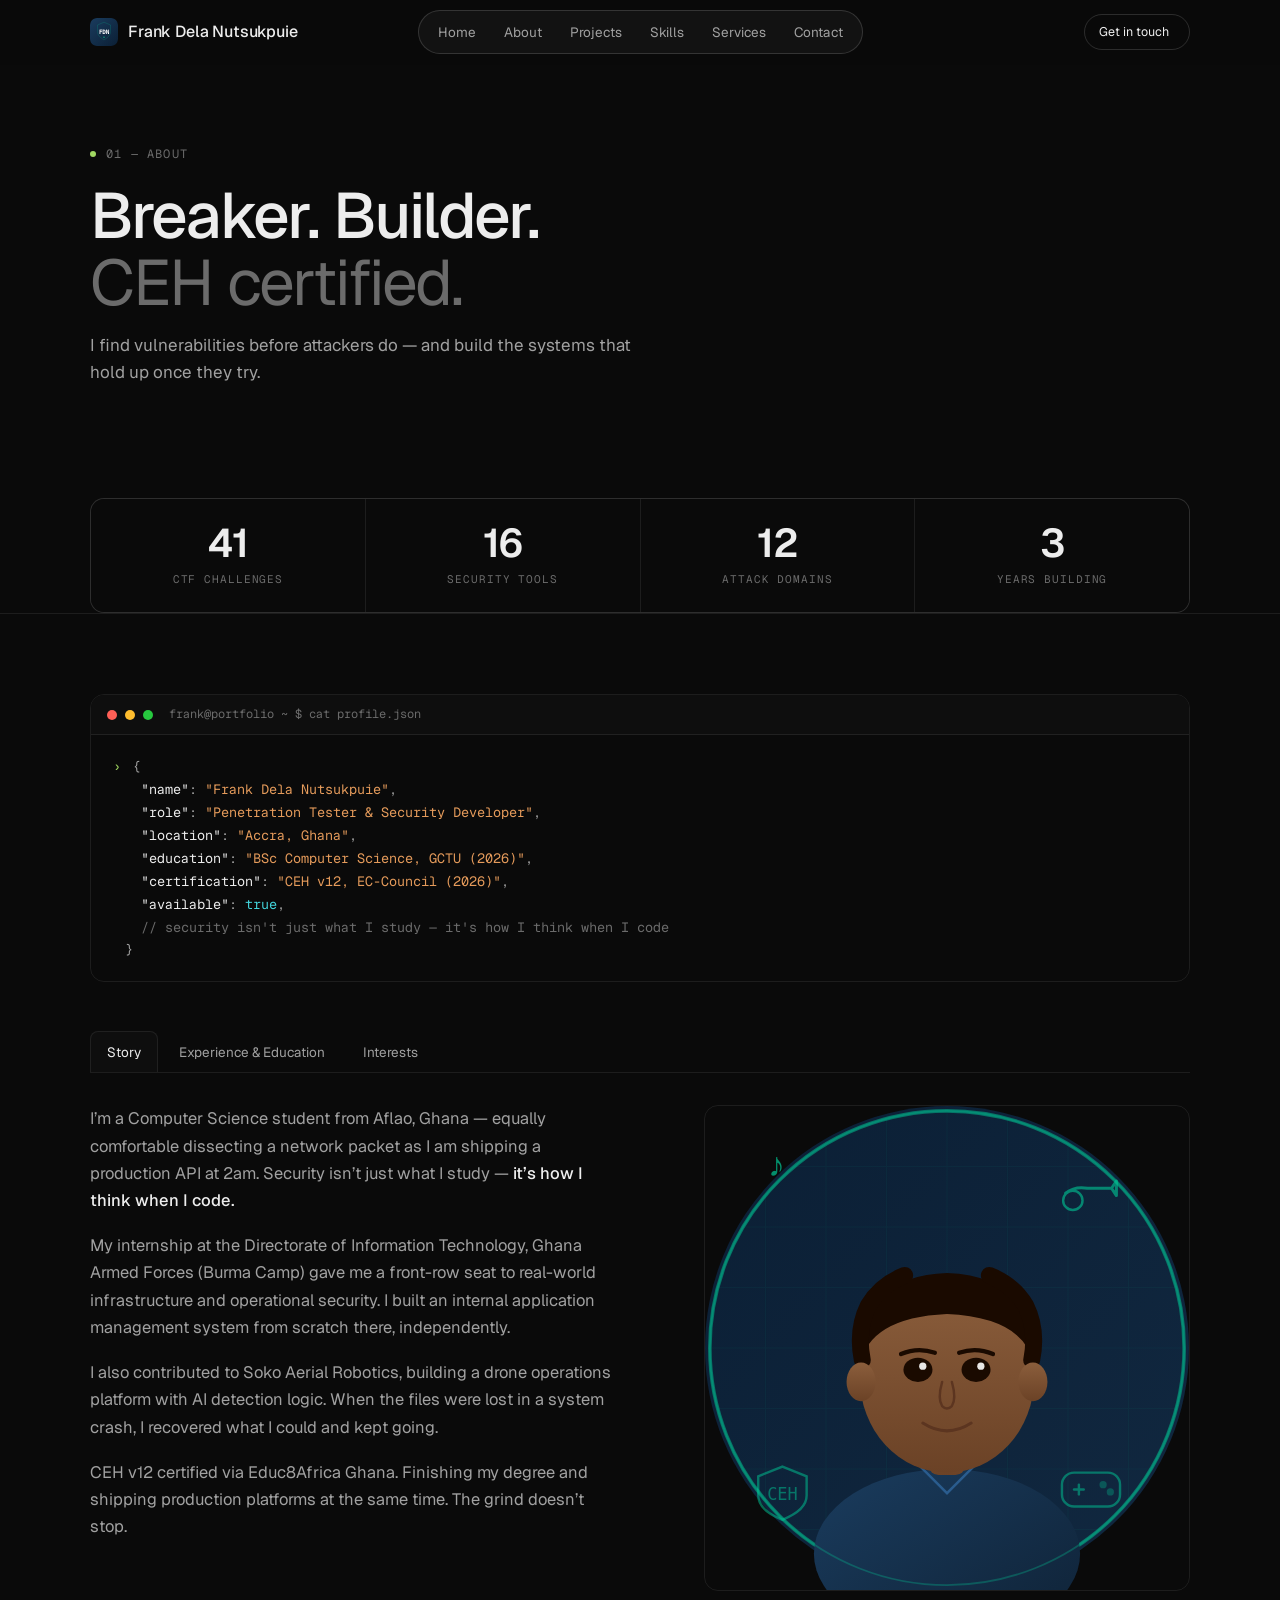
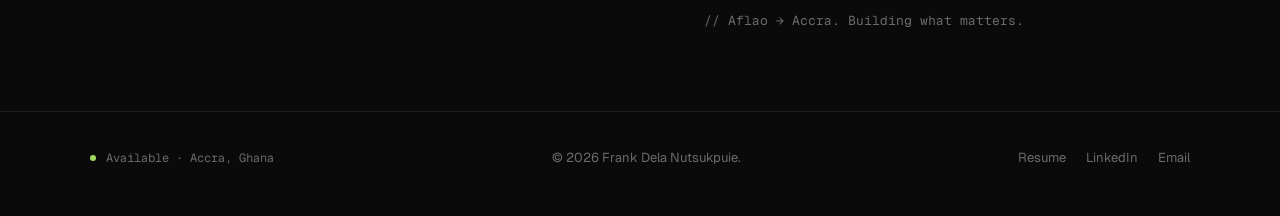
==== pages/about.html @ 7f24856d "new" ====
<!doctype html>
<html lang="en">
<head>
<meta charset="utf-8" />
<meta name="viewport" content="width=device-width, initial-scale=1" />
<title>About — Frank Dela Nutsukpuie</title>
<link rel="preconnect" href="https://fonts.googleapis.com" />
<link rel="preconnect" href="https://fonts.gstatic.com" crossorigin />
<link href="https://fonts.googleapis.com/css2?family=Geist:wght@300;400;500;600;700&family=Geist+Mono:wght@400;500&display=swap" rel="stylesheet" />
<link rel="stylesheet" href="/assets/css/main.css" />
<style>
  .terminal { border: 1px solid var(--border); border-radius: var(--radius-lg); overflow: hidden; margin-bottom: 48px; }
  .terminal__bar {
    background: var(--bg-elev); padding: 10px 16px;
    display: flex; align-items: center; gap: 8px;
    border-bottom: 1px solid var(--border);
  }
  .terminal__dot { width: 10px; height: 10px; border-radius: 999px; }
  .terminal__dot:nth-child(1) { background: #ff5f56; }
  .terminal__dot:nth-child(2) { background: #ffbd2e; }
  .terminal__dot:nth-child(3) { background: #27c93f; }
  .terminal__title { margin-left: 8px; font-family: var(--font-mono); font-size: 12px; color: var(--fg-dim); }
  .terminal__body { padding: 20px 22px; font-family: var(--font-mono); font-size: 13.5px; line-height: 1.7; color: var(--fg-muted); }
  .terminal__line { display: flex; gap: 12px; }
  .terminal__prompt { color: var(--accent); user-select: none; }
  .terminal__body .kw  { color: var(--fg); }
  .terminal__body .str { color: oklch(0.75 0.12 60); }
  .terminal__body .num { color: oklch(0.8 0.12 200); }
  .terminal__body .cmt { color: var(--fg-dim); }
</style>
</head>
<body>

<header class="nav" id="nav">
  <div class="container nav__inner">
    <a href="/" class="brand" aria-label="Frank Dela Nutsukpuie, home">
      <img src="/FDN_Logo.svg" width="28" height="28" alt="FDN" style="border-radius:7px;display:block;" />
      <span>Frank Dela Nutsukpuie</span>
    </a>
    <nav class="nav__links" aria-label="Primary">
      <a href="/">Home</a>
      <a href="/about">About</a>
      <a href="/projects">Projects</a>
      <a href="/skills">Skills</a>
      <a href="/services">Services</a>
      <a href="/contact">Contact</a>
    </nav>
    <div class="nav__right">
      <a class="nav__cta" href="/contact">
        Get in touch
        <svg viewBox="0 0 16 16" fill="none" stroke="currentColor" stroke-width="1.4" aria-hidden="true"><path d="M3 8h10M9 4l4 4-4 4"/></svg>
      </a>
      <button class="nav__toggle" id="navToggle" aria-expanded="false" aria-label="Toggle menu"><span></span></button>
    </div>
  </div>
</header>

<main>
  <div class="page-hero">
    <div class="container">
      <div class="page-hero__label">01 — About</div>
      <h1>Breaker. Builder.<br /><span style="color:var(--fg-dim);font-weight:400;">CEH certified.</span></h1>
      <p>I find vulnerabilities before attackers do — and build the systems that hold up once they try.</p>
    </div>
  </div>

  <!-- Stats -->
  <div class="container">
    <div class="stats-row reveal">
      <div class="stat-cell"><span class="stat-num" data-target="41">0</span><span class="stat-label">CTF challenges</span></div>
      <div class="stat-cell"><span class="stat-num" data-target="16">0</span><span class="stat-label">Security tools</span></div>
      <div class="stat-cell"><span class="stat-num" data-target="12">0</span><span class="stat-label">Attack domains</span></div>
      <div class="stat-cell"><span class="stat-num" data-target="3">0</span><span class="stat-label">Years building</span></div>
    </div>
  </div>

  <section style="border-top:1px solid var(--border);padding:80px 0;">
    <div class="container">

      <div class="terminal reveal">
        <div class="terminal__bar">
          <span class="terminal__dot"></span><span class="terminal__dot"></span><span class="terminal__dot"></span>
          <span class="terminal__title">frank@portfolio ~ $ cat profile.json</span>
        </div>
        <div class="terminal__body">
          <div class="terminal__line"><span class="terminal__prompt">›</span><span>{</span></div>
          <div class="terminal__line"><span class="terminal__prompt"> </span><span>&nbsp;&nbsp;<span class="kw">"name"</span>: <span class="str">"Frank Dela Nutsukpuie"</span>,</span></div>
          <div class="terminal__line"><span class="terminal__prompt"> </span><span>&nbsp;&nbsp;<span class="kw">"role"</span>: <span class="str">"Penetration Tester &amp; Security Developer"</span>,</span></div>
          <div class="terminal__line"><span class="terminal__prompt"> </span><span>&nbsp;&nbsp;<span class="kw">"location"</span>: <span class="str">"Accra, Ghana"</span>,</span></div>
          <div class="terminal__line"><span class="terminal__prompt"> </span><span>&nbsp;&nbsp;<span class="kw">"education"</span>: <span class="str">"BSc Computer Science, GCTU (2026)"</span>,</span></div>
          <div class="terminal__line"><span class="terminal__prompt"> </span><span>&nbsp;&nbsp;<span class="kw">"certification"</span>: <span class="str">"CEH v12, EC-Council (2026)"</span>,</span></div>
          <div class="terminal__line"><span class="terminal__prompt"> </span><span>&nbsp;&nbsp;<span class="kw">"available"</span>: <span class="num">true</span>,</span></div>
          <div class="terminal__line"><span class="terminal__prompt"> </span><span>&nbsp;&nbsp;<span class="cmt">// security isn't just what I study — it's how I think when I code</span></span></div>
          <div class="terminal__line"><span class="terminal__prompt"> </span><span>}</span></div>
        </div>
      </div>

      <!-- Tabs -->
      <div role="tablist" class="tabs" aria-label="About sections">
        <button class="tab-btn" role="tab" aria-selected="true"  aria-controls="tab-story"     id="btn-story">Story</button>
        <button class="tab-btn" role="tab" aria-selected="false" aria-controls="tab-experience" id="btn-exp">Experience &amp; Education</button>
        <button class="tab-btn" role="tab" aria-selected="false" aria-controls="tab-interests"  id="btn-int">Interests</button>
      </div>

      <!-- Story -->
      <div class="tab-panel is-active" id="tab-story" role="tabpanel" aria-labelledby="btn-story">
        <div class="about__grid">
          <div class="about__copy">
            <p class="reveal">I&rsquo;m a Computer Science student from Aflao, Ghana — equally comfortable dissecting a network packet as I am shipping a production API at 2am. Security isn&rsquo;t just what I study — <strong>it&rsquo;s how I think when I code.</strong></p>
            <p class="reveal reveal-delay-1">My internship at the Directorate of Information Technology, Ghana Armed Forces (Burma Camp) gave me a front-row seat to real-world infrastructure and operational security. I built an internal application management system from scratch there, independently.</p>
            <p class="reveal reveal-delay-2">I also contributed to Soko Aerial Robotics, building a drone operations platform with AI detection logic. When the files were lost in a system crash, I recovered what I could and kept going.</p>
            <p class="reveal reveal-delay-3">CEH v12 certified via Educ8Africa Ghana. Finishing my degree and shipping production platforms at the same time. The grind doesn&rsquo;t stop.</p>
          </div>
          <div class="reveal reveal-delay-1">
            <div class="about__avatar">
              <img src="/FDN_Avatar.svg" alt="Frank Dela Nutsukpuie illustrated avatar" />
            </div>
            <p style="font-size:13px;color:var(--fg-dim);margin:12px 0 0;font-family:var(--font-mono);">// Aflao → Accra. Building what matters.</p>
          </div>
        </div>
      </div>

      <!-- Experience -->
      <div class="tab-panel" id="tab-experience" role="tabpanel" aria-labelledby="btn-exp">
        <div class="timeline">
          <div class="timeline__row reveal"><time>2022 &mdash; Now</time><div class="role">BSc Computer Science<small>GCTU, Accra &mdash; Expected 2026</small></div><span class="tag">Accra</span></div>
          <div class="timeline__row reveal reveal-delay-1"><time>2025</time><div class="role">IT Intern &mdash; DIT<small>Ghana Armed Forces, Burma Camp</small></div><span class="tag">Gov</span></div>
          <div class="timeline__row reveal reveal-delay-2"><time>2025</time><div class="role">Project Member<small>Soko Aerial Robotics — Drone AI</small></div><span class="tag">WebRTC</span></div>
          <div class="timeline__row reveal reveal-delay-3"><time>2025 &mdash; 2026</time><div class="role">CEH v12 Certified<small>Educ8Africa Ghana / EC-Council</small></div><span class="tag">Jun 2026</span></div>
          <div class="timeline__row reveal reveal-delay-4"><time>2025 &mdash; Now</time><div class="role">Freelance Developer<small>Web, Mobile, AI, Security — Remote</small></div><span class="tag">Worldwide</span></div>
        </div>
      </div>

      <!-- Interests -->
      <div class="tab-panel" id="tab-interests" role="tabpanel" aria-labelledby="btn-int">
        <p style="color:var(--fg-muted);font-size:16px;line-height:1.65;max-width:58ch;margin:0 0 28px;">
          Outside of tech, I read music — staff notation and solfa. I play the trumpet and organ. I game.
          Those things matter because they train the same muscle: pattern recognition, discipline, and knowing when to improvise.
        </p>
        <div class="about__interests">
          <span class="interest-tag">🎺 Trumpet</span>
          <span class="interest-tag">🎹 Organ</span>
          <span class="interest-tag">🎵 Staff &amp; Solfa</span>
          <span class="interest-tag">🎮 Gaming</span>
          <span class="interest-tag">🔐 Cybersecurity</span>
          <span class="interest-tag">🤖 AI / LLMs</span>
          <span class="interest-tag">📱 Mobile Dev</span>
          <span class="interest-tag">🌍 Open source</span>
        </div>
        <div style="margin-top:36px;border:1px solid var(--border);border-radius:var(--radius-lg);padding:24px 26px;">
          <p style="margin:0;color:var(--fg-muted);font-size:15px;line-height:1.7;max-width:56ch;">
            <strong style="color:var(--fg);">Music →</strong> pattern recognition and discipline.
            <strong style="color:var(--fg);">Gaming →</strong> strategic thinking under pressure.
            <strong style="color:var(--fg);">Security →</strong> adversarial mindset. The skills cross-pollinate more than people expect.
          </p>
        </div>
      </div>

    </div>
  </section>
</main>

<footer>
  <div class="container footer__inner">
    <div class="meta"><span class="dot"></span> Available &middot; Accra, Ghana</div>
    <div>&copy; 2026 Frank Dela Nutsukpuie.</div>
    <div class="footer__links">
      <a href="/Frank_Dela_Resume.pdf" download>Resume</a>
      <a href="https://linkedin.com/in/frank-nutsukpuie" target="_blank" rel="noopener">LinkedIn</a>
      <a href="mailto:delefrank393@gmail.com">Email</a>
    </div>
  </div>
</footer>

<script src="/assets/js/main.js"></script>
<script>
  const tabs = document.querySelectorAll('.tab-btn');
  const panels = document.querySelectorAll('.tab-panel');
  tabs.forEach(btn => {
    btn.addEventListener('click', () => {
      tabs.forEach(t => t.setAttribute('aria-selected', 'false'));
      panels.forEach(p => p.classList.remove('is-active'));
      btn.setAttribute('aria-selected', 'true');
      const panel = document.getElementById(btn.getAttribute('aria-controls'));
      panel.classList.add('is-active');
      panel.querySelectorAll('.reveal:not(.is-visible)').forEach(el => setTimeout(() => el.classList.add('is-visible'), 50));
    });
  });
  staggerCards('.timeline .timeline__row', 70);
</script>
</body>
</html>
---- assets/css/main.css ----
/* ─── SHARED STYLESHEET ─────────────────────────────────────────── */

:root {
  --bg:           #0a0a0a;
  --bg-elev:      #0e0e0e;
  --bg-elev-2:    #131313;
  --fg:           #ededed;
  --fg-muted:     #a1a1a1;
  --fg-dim:       #6b6b6b;
  --border:       rgba(255,255,255,0.08);
  --border-strong:rgba(255,255,255,0.14);
  --accent:       oklch(0.82 0.16 130);
  --accent-dim:   oklch(0.82 0.16 130 / 0.12);
  --radius:       10px;
  --radius-lg:    14px;
  --max:          1180px;
  --pad-x:        clamp(20px, 4vw, 40px);
  --font-sans:    "Geist", ui-sans-serif, system-ui, -apple-system, "Helvetica Neue", Arial, sans-serif;
  --font-mono:    "Geist Mono", ui-monospace, "SF Mono", Menlo, monospace;
}

*, *::before, *::after { box-sizing: border-box; }
html { scroll-behavior: smooth; }
body {
  margin: 0;
  background: var(--bg);
  color: var(--fg);
  font-family: var(--font-sans);
  font-size: 16px;
  line-height: 1.55;
  -webkit-font-smoothing: antialiased;
  text-rendering: optimizeLegibility;
  font-feature-settings: "ss01","cv11";
}
::selection { background: var(--accent); color: #0a0a0a; }
a { color: inherit; text-decoration: none; }
button { font: inherit; color: inherit; background: none; border: 0; cursor: pointer; }
img { display: block; max-width: 100%; }

/* ─── PAGE LOAD FADE-IN ─── */
@keyframes pageFade { from { opacity: 0; transform: translateY(10px); } to { opacity: 1; transform: none; } }
body { animation: pageFade 350ms ease both; }

/* ─── CONTAINER ─── */
.container {
  max-width: var(--max);
  margin: 0 auto;
  padding-left: var(--pad-x);
  padding-right: var(--pad-x);
}

/* ─── NAV ─── */
.nav {
  position: sticky;
  top: 0;
  z-index: 50;
  backdrop-filter: saturate(180%) blur(14px);
  -webkit-backdrop-filter: saturate(180%) blur(14px);
  background: rgba(10,10,10,0.72);
  border-bottom: 1px solid transparent;
  transition: border-color 200ms ease;
}
.nav.is-scrolled { border-bottom-color: var(--border); }

/* 3-column grid: brand | island | right */
.nav__inner {
  display: grid;
  grid-template-columns: 1fr auto 1fr;
  align-items: center;
  height: 64px;
  gap: 12px;
}
.brand {
  display: inline-flex;
  align-items: center;
  gap: 10px;
  font-weight: 500;
  letter-spacing: -0.01em;
}

/* ── Link island ── */
.nav__links {
  display: flex;
  gap: 2px;
  align-items: center;
  background: rgba(255,255,255,0.04);
  border: 1px solid var(--border-strong);
  border-radius: 999px;
  padding: 5px 6px;
}
.nav__links a {
  display: inline-flex;
  align-items: center;
  padding: 6px 13px;
  border-radius: 999px;
  font-size: 13.5px;
  color: var(--fg-muted);
  transition: color 150ms ease, background 150ms ease;
  white-space: nowrap;
}
.nav__links a:hover { color: var(--fg); background: rgba(255,255,255,0.06); }
.nav__links a.active { color: var(--fg); background: rgba(255,255,255,0.09); }

/* ── Right group ── */
.nav__right {
  display: flex;
  align-items: center;
  justify-content: flex-end;
  gap: 10px;
}
.nav__cta {
  display: inline-flex;
  align-items: center;
  gap: 6px;
  padding: 7px 14px;
  border: 1px solid var(--border-strong);
  border-radius: 999px;
  font-size: 12.5px;
  color: var(--fg);
  transition: background 150ms ease, border-color 150ms ease;
  white-space: nowrap;
}
.nav__cta:hover { background: rgba(255,255,255,0.06); border-color: rgba(255,255,255,0.22); }
.nav__toggle {
  display: none;
  width: 36px; height: 36px;
  border: 1px solid var(--border);
  border-radius: 8px;
  align-items: center;
  justify-content: center;
}
.nav__toggle span {
  width: 14px; height: 1px; background: var(--fg); position: relative;
}
.nav__toggle span::before, .nav__toggle span::after {
  content: ""; position: absolute; left: 0; width: 14px; height: 1px; background: var(--fg);
}
.nav__toggle span::before { top: -5px; }
.nav__toggle span::after { top: 5px; }

@media (max-width: 860px) {
  .nav__inner { grid-template-columns: 1fr auto; }
  .nav__links { display: none; }
  .nav__right .nav__cta { display: none; }
  .nav__toggle { display: inline-flex; }

  .nav.is-open .nav__links {
    display: flex;
    flex-direction: column;
    align-items: flex-start;
    gap: 0;
    position: absolute;
    top: 64px; left: 0; right: 0;
    background: var(--bg);
    border: none;
    border-bottom: 1px solid var(--border);
    border-radius: 0;
    padding: 8px 0;
    z-index: 100;
  }
  .nav.is-open .nav__links a {
    width: 100%;
    padding: 14px var(--pad-x);
    font-size: 15px;
    border-radius: 0;
    border-top: 1px solid var(--border);
    background: none;
  }
  .nav.is-open .nav__links a.active { background: rgba(255,255,255,0.04); }
}

/* ─── SECTIONS ─── */
section { padding: 100px 0; border-top: 1px solid var(--border); }
section:first-of-type { border-top: 0; }
@media (max-width: 720px) { section { padding: 64px 0; } }

.eyebrow {
  font-family: var(--font-mono);
  font-size: 12px;
  text-transform: uppercase;
  letter-spacing: 0.08em;
  color: var(--fg-dim);
  display: inline-flex;
  align-items: center;
  gap: 10px;
}
.eyebrow::before {
  content: "";
  width: 6px; height: 6px; border-radius: 999px;
  background: var(--accent);
}

.section-head {
  display: flex;
  align-items: flex-end;
  justify-content: space-between;
  gap: 24px;
  margin-bottom: 56px;
  flex-wrap: wrap;
}
.section-head h2 {
  margin: 14px 0 0;
  font-size: clamp(28px, 3.4vw, 40px);
  letter-spacing: -0.02em;
  font-weight: 500;
  line-height: 1.1;
}
.section-head p {
  color: var(--fg-muted);
  max-width: 460px;
  margin: 0;
  font-size: 15.5px;
}

/* ─── PAGE HERO BANNER (non-home pages) ─── */
.page-hero {
  padding: 80px 0 64px;
  position: relative;
  overflow: hidden;
}
.page-hero__label {
  font-family: var(--font-mono);
  font-size: 12px;
  text-transform: uppercase;
  letter-spacing: 0.1em;
  color: var(--fg-dim);
  margin-bottom: 18px;
  display: flex;
  align-items: center;
  gap: 10px;
}
.page-hero__label::before {
  content: "";
  width: 6px; height: 6px; border-radius: 999px;
  background: var(--accent);
}
.page-hero h1 {
  margin: 0 0 16px;
  font-size: clamp(36px, 5.5vw, 64px);
  letter-spacing: -0.03em;
  font-weight: 500;
  line-height: 1.05;
}
.page-hero p {
  color: var(--fg-muted);
  font-size: clamp(15px, 1.5vw, 17px);
  max-width: 52ch;
  margin: 0;
  line-height: 1.6;
}
@media (max-width: 720px) {
  .page-hero { padding: 56px 0 44px; }
}

/* ─── HERO (home) ─── */
.hero { padding: 140px 0 120px; position: relative; overflow: hidden; }
.hero__grid {
  display: grid;
  grid-template-columns: 1.4fr 1fr;
  gap: 64px;
  align-items: end;
  position: relative;
  z-index: 1;
}
@media (max-width: 880px) {
  .hero { padding: 96px 0 80px; }
  .hero__grid { grid-template-columns: 1fr; gap: 48px; align-items: start; }
}
.hero__status {
  display: inline-flex;
  align-items: center;
  gap: 10px;
  padding: 6px 12px 6px 10px;
  border: 1px solid var(--border);
  border-radius: 999px;
  font-family: var(--font-mono);
  font-size: 12px;
  color: var(--fg-muted);
  margin-bottom: 32px;
}
.hero__status .dot {
  width: 7px; height: 7px; border-radius: 999px;
  background: var(--accent);
  box-shadow: 0 0 8px var(--accent);
  animation: pulse 2s ease-in-out infinite;
}
@keyframes pulse {
  0%,100% { opacity: 1; box-shadow: 0 0 8px var(--accent); }
  50%      { opacity: 0.6; box-shadow: 0 0 16px var(--accent); }
}
.hero h1 {
  margin: 0;
  font-size: clamp(40px, 6.4vw, 76px);
  line-height: 1.02;
  letter-spacing: -0.035em;
  font-weight: 500;
}
.hero h1 .alt { color: var(--fg-dim); font-weight: 400; }
.hero h1 .typed-role { color: var(--fg); }
.typing-cursor {
  display: inline-block;
  width: 2px;
  height: 0.85em;
  background: var(--accent);
  margin-left: 3px;
  vertical-align: -0.1em;
  animation: blink 1s step-end infinite;
}
@keyframes blink { 0%,100% { opacity: 1; } 50% { opacity: 0; } }
.hero__sub {
  margin: 28px 0 36px;
  color: var(--fg-muted);
  font-size: clamp(16px, 1.6vw, 18px);
  max-width: 56ch;
  line-height: 1.55;
}
.hero__actions {
  display: inline-flex;
  gap: 12px;
  flex-wrap: wrap;
}

/* ─── BUTTONS ─── */
.btn {
  display: inline-flex;
  align-items: center;
  gap: 8px;
  padding: 12px 18px;
  border-radius: 999px;
  font-size: 14px;
  transition: background 150ms ease, border-color 150ms ease, transform 150ms ease, box-shadow 150ms ease;
}
.btn--primary {
  background: var(--fg);
  color: var(--bg);
  border: 1px solid var(--fg);
}
.btn--primary:hover { background: #fff; box-shadow: 0 0 20px rgba(237,237,237,0.15); }
.btn--ghost {
  border: 1px solid var(--border-strong);
  color: var(--fg);
}
.btn--ghost:hover { background: rgba(255,255,255,0.04); border-color: rgba(255,255,255,0.22); }
.btn svg { width: 14px; height: 14px; }

/* ─── HERO META GRID ─── */
.hero__meta {
  display: grid;
  grid-template-columns: 1fr 1fr;
  gap: 1px;
  background: var(--border);
  border: 1px solid var(--border);
  border-radius: var(--radius-lg);
  overflow: hidden;
}
.hero__meta > div {
  background: var(--bg);
  padding: 22px 22px 24px;
  transition: background 150ms ease;
}
.hero__meta > div:hover { background: var(--bg-elev); }
.hero__meta dt {
  font-family: var(--font-mono);
  font-size: 11px;
  text-transform: uppercase;
  letter-spacing: 0.08em;
  color: var(--fg-dim);
  margin-bottom: 10px;
}
.hero__meta dd { margin: 0; font-size: 15px; color: var(--fg); letter-spacing: -0.005em; }
.hero__meta dd small { display: block; color: var(--fg-muted); font-size: 13px; margin-top: 2px; }

/* ─── SCROLL REVEAL ─── */
.reveal {
  opacity: 0;
  transform: translateY(20px);
  transition: opacity 500ms ease, transform 500ms ease;
}
.reveal.is-visible {
  opacity: 1;
  transform: none;
}
.reveal-delay-1 { transition-delay: 80ms; }
.reveal-delay-2 { transition-delay: 160ms; }
.reveal-delay-3 { transition-delay: 240ms; }
.reveal-delay-4 { transition-delay: 320ms; }
.reveal-delay-5 { transition-delay: 400ms; }

/* ─── ABOUT ─── */
.about__avatar {
  width: 100%;
  border-radius: var(--radius-lg);
  border: 1px solid var(--border);
  overflow: hidden;
  margin-bottom: 20px;
}
.about__avatar img { width: 100%; display: block; }
.about__interests {
  display: flex;
  flex-wrap: wrap;
  gap: 6px;
  margin-top: 16px;
}
.interest-tag {
  display: inline-flex;
  align-items: center;
  gap: 5px;
  padding: 5px 11px;
  border: 1px solid var(--border);
  border-radius: 999px;
  font-size: 12.5px;
  color: var(--fg-muted);
  transition: border-color 150ms ease, color 150ms ease, transform 150ms ease;
}
.interest-tag:hover { border-color: var(--border-strong); color: var(--fg); transform: translateY(-2px); }
.about__grid {
  display: grid;
  grid-template-columns: 1.1fr 1fr;
  gap: 80px;
  align-items: start;
}
@media (max-width: 880px) { .about__grid { grid-template-columns: 1fr; gap: 48px; } }
.about__copy p {
  margin: 0 0 18px;
  color: var(--fg-muted);
  font-size: 16.5px;
  line-height: 1.65;
  max-width: 58ch;
}
.about__copy p strong { color: var(--fg); font-weight: 500; }

/* ─── TABS ─── */
.tabs {
  display: flex;
  gap: 4px;
  border-bottom: 1px solid var(--border);
  margin-bottom: 32px;
  overflow-x: auto;
  scrollbar-width: none;
}
.tabs::-webkit-scrollbar { display: none; }
.tab-btn {
  flex-shrink: 0;
  padding: 10px 16px;
  font-size: 13.5px;
  color: var(--fg-muted);
  border-radius: 8px 8px 0 0;
  border: 1px solid transparent;
  border-bottom: none;
  transition: color 150ms ease, border-color 150ms ease, background 150ms ease;
  position: relative;
  bottom: -1px;
}
.tab-btn:hover { color: var(--fg); }
.tab-btn[aria-selected="true"] {
  color: var(--fg);
  background: var(--bg-elev);
  border-color: var(--border);
}
.tab-panel { display: none; }
.tab-panel.is-active { display: block; }

/* ─── TIMELINE ─── */
.timeline {
  display: grid;
  gap: 1px;
  background: var(--border);
  border: 1px solid var(--border);
  border-radius: var(--radius-lg);
  overflow: hidden;
}
.timeline__row {
  background: var(--bg);
  display: grid;
  grid-template-columns: 110px 1fr auto;
  gap: 18px;
  padding: 18px 22px;
  align-items: baseline;
  transition: background 150ms ease;
}
.timeline__row:hover { background: var(--bg-elev); }
.timeline__row time {
  font-family: var(--font-mono);
  font-size: 12px;
  color: var(--fg-dim);
  letter-spacing: 0.04em;
}
.timeline__row .role { color: var(--fg); font-size: 15px; letter-spacing: -0.005em; }
.timeline__row .role small { display: block; color: var(--fg-muted); font-size: 13px; margin-top: 3px; font-weight: 400; }
.timeline__row .tag {
  font-family: var(--font-mono);
  font-size: 11px;
  color: var(--fg-dim);
  text-transform: uppercase;
  letter-spacing: 0.06em;
  align-self: center;
  padding: 3px 8px;
  border: 1px solid var(--border);
  border-radius: 6px;
  white-space: nowrap;
}
@media (max-width: 520px) {
  .timeline__row { grid-template-columns: 90px 1fr; }
  .timeline__row .tag { grid-column: 2; padding-top: 2px; border: none; }
}

/* ─── STATS ROW ─── */
.stats-row {
  display: grid;
  grid-template-columns: repeat(4, 1fr);
  gap: 1px;
  background: var(--border);
  border: 1px solid var(--border);
  border-radius: var(--radius-lg);
  overflow: hidden;
  margin-top: 48px;
}
@media (max-width: 720px) { .stats-row { grid-template-columns: repeat(2, 1fr); } }
.stat-cell {
  background: var(--bg);
  padding: 24px 22px;
  text-align: center;
  transition: background 150ms ease;
}
.stat-cell:hover { background: var(--bg-elev); }
.stat-num {
  font-size: clamp(28px, 3.5vw, 40px);
  font-weight: 600;
  letter-spacing: -0.03em;
  color: var(--fg);
  display: block;
  line-height: 1;
}
.stat-label {
  font-family: var(--font-mono);
  font-size: 11px;
  text-transform: uppercase;
  letter-spacing: 0.08em;
  color: var(--fg-dim);
  margin-top: 8px;
  display: block;
}

/* ─── PROJECTS ─── */
.search-wrap {
  position: relative;
  margin-bottom: 20px;
}
.search-wrap svg {
  position: absolute;
  left: 14px;
  top: 50%;
  transform: translateY(-50%);
  width: 15px; height: 15px;
  color: var(--fg-dim);
  pointer-events: none;
}
.search-input {
  width: 100%;
  padding: 11px 14px 11px 40px;
  background: var(--bg-elev);
  border: 1px solid var(--border);
  border-radius: var(--radius);
  color: var(--fg);
  font-family: var(--font-sans);
  font-size: 14px;
  outline: none;
  transition: border-color 150ms ease;
}
.search-input::placeholder { color: var(--fg-dim); }
.search-input:focus { border-color: var(--border-strong); }

.filters {
  display: flex;
  flex-wrap: wrap;
  gap: 8px;
  margin-bottom: 36px;
}
.chip {
  display: inline-flex;
  align-items: center;
  gap: 8px;
  padding: 8px 14px;
  border: 1px solid var(--border);
  border-radius: 999px;
  font-size: 13px;
  color: var(--fg-muted);
  transition: border-color 150ms ease, color 150ms ease, background 150ms ease;
}
.chip:hover { color: var(--fg); border-color: var(--border-strong); }
.chip[aria-pressed="true"] {
  color: var(--fg);
  background: rgba(255,255,255,0.06);
  border-color: var(--border-strong);
}
.chip .count {
  font-family: var(--font-mono);
  font-size: 11px;
  color: var(--fg-dim);
}
.chip[aria-pressed="true"] .count { color: var(--fg-muted); }

.projects {
  display: grid;
  grid-template-columns: repeat(2, 1fr);
  gap: 18px;
}
@media (max-width: 720px) { .projects { grid-template-columns: 1fr; } }

.card {
  position: relative;
  border: 1px solid var(--border);
  border-radius: var(--radius-lg);
  padding: 26px 26px 24px;
  background: linear-gradient(180deg, rgba(255,255,255,0.012), rgba(255,255,255,0) 60%);
  transition: border-color 200ms ease, transform 200ms ease, background 200ms ease, box-shadow 200ms ease;
  display: flex;
  flex-direction: column;
  min-height: 240px;
}
.card:hover {
  border-color: var(--border-strong);
  background: linear-gradient(180deg, rgba(255,255,255,0.025), rgba(255,255,255,0) 60%);
  transform: translateY(-2px);
  box-shadow: 0 12px 40px rgba(0,0,0,0.4);
}
.card__top {
  display: flex;
  align-items: center;
  justify-content: space-between;
  gap: 16px;
  margin-bottom: 18px;
}
.card__cat {
  font-family: var(--font-mono);
  font-size: 11px;
  text-transform: uppercase;
  letter-spacing: 0.08em;
  color: var(--fg-dim);
}
.card__year { font-family: var(--font-mono); font-size: 11px; color: var(--fg-dim); }
.card h3 { margin: 0 0 10px; font-size: 20px; letter-spacing: -0.015em; font-weight: 500; }
.card p { margin: 0 0 22px; color: var(--fg-muted); font-size: 14.5px; line-height: 1.55; }
.card__foot {
  margin-top: auto;
  display: flex;
  align-items: center;
  justify-content: space-between;
  gap: 14px;
  padding-top: 18px;
  border-top: 1px solid var(--border);
}
.card__stack { display: flex; gap: 6px; flex-wrap: wrap; }
.card__stack span {
  font-family: var(--font-mono);
  font-size: 11px;
  color: var(--fg-muted);
  padding: 4px 8px;
  border: 1px solid var(--border);
  border-radius: 6px;
}
.card__link {
  display: inline-flex;
  align-items: center;
  gap: 6px;
  font-size: 13px;
  color: var(--fg-muted);
  white-space: nowrap;
  transition: color 150ms ease, transform 150ms ease;
}
.card:hover .card__link { color: var(--fg); }
.card:hover .card__link svg { transform: translate(2px, -2px); }
.card__link svg { width: 12px; height: 12px; transition: transform 200ms ease; }
.card.is-hidden { display: none; }
.card[data-category*="featured"] { border-color: rgba(0,200,150,0.18); }

/* ─── SKILLS ─── */
.skill-tabs {
  display: flex;
  flex-wrap: wrap;
  gap: 8px;
  margin-bottom: 32px;
}
.skill-tab {
  padding: 8px 16px;
  border: 1px solid var(--border);
  border-radius: 999px;
  font-size: 13px;
  color: var(--fg-muted);
  transition: border-color 150ms ease, color 150ms ease, background 150ms ease;
}
.skill-tab:hover { color: var(--fg); border-color: var(--border-strong); }
.skill-tab[aria-pressed="true"] {
  color: var(--fg);
  background: rgba(255,255,255,0.06);
  border-color: var(--border-strong);
}

.skills {
  display: grid;
  grid-template-columns: repeat(2, 1fr);
  gap: 1px;
  background: var(--border);
  border: 1px solid var(--border);
  border-radius: var(--radius-lg);
  overflow: hidden;
}
@media (max-width: 720px) { .skills { grid-template-columns: 1fr; } }
.skills__group {
  background: var(--bg);
  padding: 26px 26px 28px;
  transition: background 150ms ease;
}
.skills__group:hover { background: var(--bg-elev); }
.skills__group h4 {
  margin: 0 0 18px;
  font-family: var(--font-mono);
  font-size: 11px;
  text-transform: uppercase;
  letter-spacing: 0.1em;
  color: var(--fg-dim);
  font-weight: 500;
  display: flex;
  align-items: center;
  gap: 10px;
}
.skills__group h4 .num { color: var(--fg-muted); }

.pills { display: flex; flex-wrap: wrap; gap: 6px; }
.pill {
  font-size: 13px;
  padding: 6px 11px;
  border: 1px solid var(--border);
  border-radius: 999px;
  color: var(--fg);
  background: rgba(255,255,255,0.015);
  transition: border-color 150ms ease, background 150ms ease, transform 150ms ease, box-shadow 150ms ease;
  cursor: default;
}
.pill:hover {
  border-color: var(--accent);
  background: var(--accent-dim);
  transform: translateY(-1px);
  box-shadow: 0 4px 12px rgba(0,0,0,0.3);
}

.skills__group.is-hidden { display: none; }

/* ─── SERVICES ─── */
.services__grid {
  display: grid;
  grid-template-columns: repeat(3, 1fr);
  gap: 1px;
  background: var(--border);
  border: 1px solid var(--border);
  border-radius: var(--radius-lg);
  overflow: hidden;
  margin-bottom: 48px;
}
@media (max-width: 820px) { .services__grid { grid-template-columns: 1fr; } }
.service__card {
  background: var(--bg);
  padding: 28px 26px 32px;
  display: flex;
  flex-direction: column;
  gap: 12px;
  transition: background 150ms ease;
  cursor: pointer;
}
.service__card:hover { background: var(--bg-elev); }
.service__icon { font-size: 22px; line-height: 1; }
.service__card h3 {
  margin: 0;
  font-size: 17px;
  font-weight: 500;
  letter-spacing: -0.01em;
  color: var(--fg);
}
.service__card p {
  margin: 0;
  color: var(--fg-muted);
  font-size: 14px;
  line-height: 1.6;
  flex: 1;
}
.service__tags { display: flex; flex-wrap: wrap; gap: 5px; margin-top: 4px; }
.service__tag {
  font-family: var(--font-mono);
  font-size: 10px;
  padding: 3px 8px;
  border: 1px solid var(--border);
  border-radius: 5px;
  color: var(--fg-dim);
}
.service__cta {
  display: inline-flex;
  align-items: center;
  gap: 6px;
  margin-top: 8px;
  font-size: 13px;
  color: var(--fg-muted);
  transition: color 150ms ease;
}
.service__card:hover .service__cta { color: var(--fg); }
.service__cta svg { width: 11px; height: 11px; transition: transform 150ms ease; }
.service__card:hover .service__cta svg { transform: translate(2px, -2px); }

/* ─── PROCESS STEPS ─── */
.process-steps {
  display: grid;
  grid-template-columns: repeat(4, 1fr);
  gap: 1px;
  background: var(--border);
  border: 1px solid var(--border);
  border-radius: var(--radius-lg);
  overflow: hidden;
  margin-bottom: 56px;
}
@media (max-width: 820px) { .process-steps { grid-template-columns: repeat(2, 1fr); } }
@media (max-width: 480px) { .process-steps { grid-template-columns: 1fr; } }
.process-step {
  background: var(--bg);
  padding: 26px 24px 28px;
  transition: background 150ms ease;
}
.process-step:hover { background: var(--bg-elev); }
.step-num {
  font-family: var(--font-mono);
  font-size: 11px;
  color: var(--accent);
  letter-spacing: 0.08em;
  margin-bottom: 12px;
}
.process-step h4 {
  margin: 0 0 8px;
  font-size: 16px;
  font-weight: 500;
  letter-spacing: -0.01em;
}
.process-step p { margin: 0; color: var(--fg-muted); font-size: 13.5px; line-height: 1.55; }

/* ─── FAQ ─── */
.faq { border: 1px solid var(--border); border-radius: var(--radius-lg); overflow: hidden; }
.faq__item { border-bottom: 1px solid var(--border); }
.faq__item:last-child { border-bottom: none; }
.faq__question {
  width: 100%;
  text-align: left;
  padding: 20px 24px;
  font-size: 15px;
  color: var(--fg);
  display: flex;
  align-items: center;
  justify-content: space-between;
  gap: 16px;
  transition: background 150ms ease;
}
.faq__question:hover { background: var(--bg-elev); }
.faq__icon {
  flex-shrink: 0;
  width: 20px; height: 20px;
  border: 1px solid var(--border);
  border-radius: 999px;
  display: grid;
  place-items: center;
  transition: transform 200ms ease, border-color 150ms ease;
}
.faq__item.is-open .faq__icon { transform: rotate(45deg); border-color: var(--border-strong); }
.faq__answer {
  padding: 0 24px;
  max-height: 0;
  overflow: hidden;
  transition: max-height 300ms ease, padding 300ms ease;
  color: var(--fg-muted);
  font-size: 14.5px;
  line-height: 1.65;
}
.faq__item.is-open .faq__answer { max-height: 300px; padding: 0 24px 20px; }

/* ─── CONTACT ─── */
.contact__inner {
  border: 1px solid var(--border);
  border-radius: var(--radius-lg);
  padding: clamp(36px, 6vw, 72px);
  display: grid;
  grid-template-columns: 1.2fr 1fr;
  gap: 48px;
  align-items: start;
  background:
    radial-gradient(120% 90% at 0% 0%, rgba(255,255,255,0.025), transparent 60%),
    var(--bg);
}
@media (max-width: 820px) { .contact__inner { grid-template-columns: 1fr; gap: 36px; } }
.contact h2 {
  margin: 14px 0 0;
  font-size: clamp(32px, 4.4vw, 52px);
  font-weight: 500;
  letter-spacing: -0.025em;
  line-height: 1.05;
}
.contact__sub { color: var(--fg-muted); margin: 20px 0 0; font-size: 16px; max-width: 44ch; }
.contact__channels {
  display: grid;
  gap: 1px;
  background: var(--border);
  border: 1px solid var(--border);
  border-radius: var(--radius);
  overflow: hidden;
}
.contact__row {
  background: var(--bg);
  display: flex;
  align-items: center;
  justify-content: space-between;
  padding: 16px 18px;
  gap: 16px;
  transition: background 150ms ease;
  position: relative;
}
.contact__row:hover { background: rgba(255,255,255,0.025); }
.contact__row .label {
  font-family: var(--font-mono);
  font-size: 11px;
  text-transform: uppercase;
  letter-spacing: 0.08em;
  color: var(--fg-dim);
  min-width: 60px;
}
.contact__row .value {
  font-size: 14.5px;
  color: var(--fg);
  display: inline-flex;
  align-items: center;
  gap: 8px;
  flex: 1;
}
.contact__row .value svg { width: 12px; height: 12px; opacity: 0.5; transition: opacity 150ms ease, transform 150ms ease; }
.contact__row:hover .value svg { opacity: 1; transform: translate(2px,-2px); }
.copy-btn {
  padding: 4px 10px;
  border: 1px solid var(--border);
  border-radius: 6px;
  font-family: var(--font-mono);
  font-size: 10px;
  color: var(--fg-dim);
  transition: border-color 150ms ease, color 150ms ease, background 150ms ease;
}
.copy-btn:hover { border-color: var(--border-strong); color: var(--fg); background: rgba(255,255,255,0.04); }
.copy-btn.copied { color: var(--accent); border-color: var(--accent); }

/* ─── CONTACT FORM ─── */
.contact-form { display: grid; gap: 14px; }
.form-row { display: grid; grid-template-columns: 1fr 1fr; gap: 14px; }
@media (max-width: 520px) { .form-row { grid-template-columns: 1fr; } }
.form-field label {
  display: block;
  font-family: var(--font-mono);
  font-size: 11px;
  text-transform: uppercase;
  letter-spacing: 0.08em;
  color: var(--fg-dim);
  margin-bottom: 8px;
}
.form-field input,
.form-field select,
.form-field textarea {
  width: 100%;
  padding: 11px 14px;
  background: var(--bg-elev);
  border: 1px solid var(--border);
  border-radius: var(--radius);
  color: var(--fg);
  font-family: var(--font-sans);
  font-size: 14px;
  outline: none;
  transition: border-color 150ms ease;
  resize: none;
}
.form-field select { appearance: none; cursor: pointer; }
.form-field input::placeholder,
.form-field textarea::placeholder { color: var(--fg-dim); }
.form-field input:focus,
.form-field select:focus,
.form-field textarea:focus { border-color: var(--border-strong); }
.form-field.has-error input,
.form-field.has-error textarea { border-color: #e05252; }
.form-error { font-size: 12px; color: #e05252; margin-top: 4px; }
.char-count {
  text-align: right;
  font-family: var(--font-mono);
  font-size: 11px;
  color: var(--fg-dim);
  margin-top: 4px;
}

/* ─── TOAST ─── */
.toast {
  position: fixed;
  bottom: 28px;
  right: 28px;
  padding: 12px 18px;
  background: var(--bg-elev-2);
  border: 1px solid var(--border-strong);
  border-radius: var(--radius);
  font-size: 13.5px;
  color: var(--fg);
  z-index: 200;
  transform: translateY(80px);
  opacity: 0;
  transition: transform 250ms ease, opacity 250ms ease;
  pointer-events: none;
}
.toast.show { transform: none; opacity: 1; }
.toast.success { border-color: oklch(0.82 0.16 130 / 0.4); color: var(--accent); }

/* ─── FOOTER ─── */
footer {
  border-top: 1px solid var(--border);
  padding: 36px 0 48px;
}
.footer__inner {
  display: flex;
  align-items: center;
  justify-content: space-between;
  gap: 24px;
  flex-wrap: wrap;
  color: var(--fg-dim);
  font-size: 13px;
}
.footer__inner .meta {
  font-family: var(--font-mono);
  font-size: 12px;
  display: inline-flex;
  align-items: center;
  gap: 10px;
}
.footer__inner .meta .dot {
  width: 6px; height: 6px; border-radius: 999px;
  background: var(--accent);
}
.footer__links { display: flex; gap: 20px; }
.footer__links a { transition: color 150ms ease; }
.footer__links a:hover { color: var(--fg); }

/* ─── FOCUS STYLES ─── */
a:focus-visible, button:focus-visible, .chip:focus-visible, .skill-tab:focus-visible {
  outline: 2px solid var(--accent);
  outline-offset: 3px;
  border-radius: 8px;
}

/* ─── NO RESULTS ─── */
.no-results {
  grid-column: 1 / -1;
  padding: 60px 0;
  text-align: center;
  color: var(--fg-dim);
  font-family: var(--font-mono);
  font-size: 13px;
}
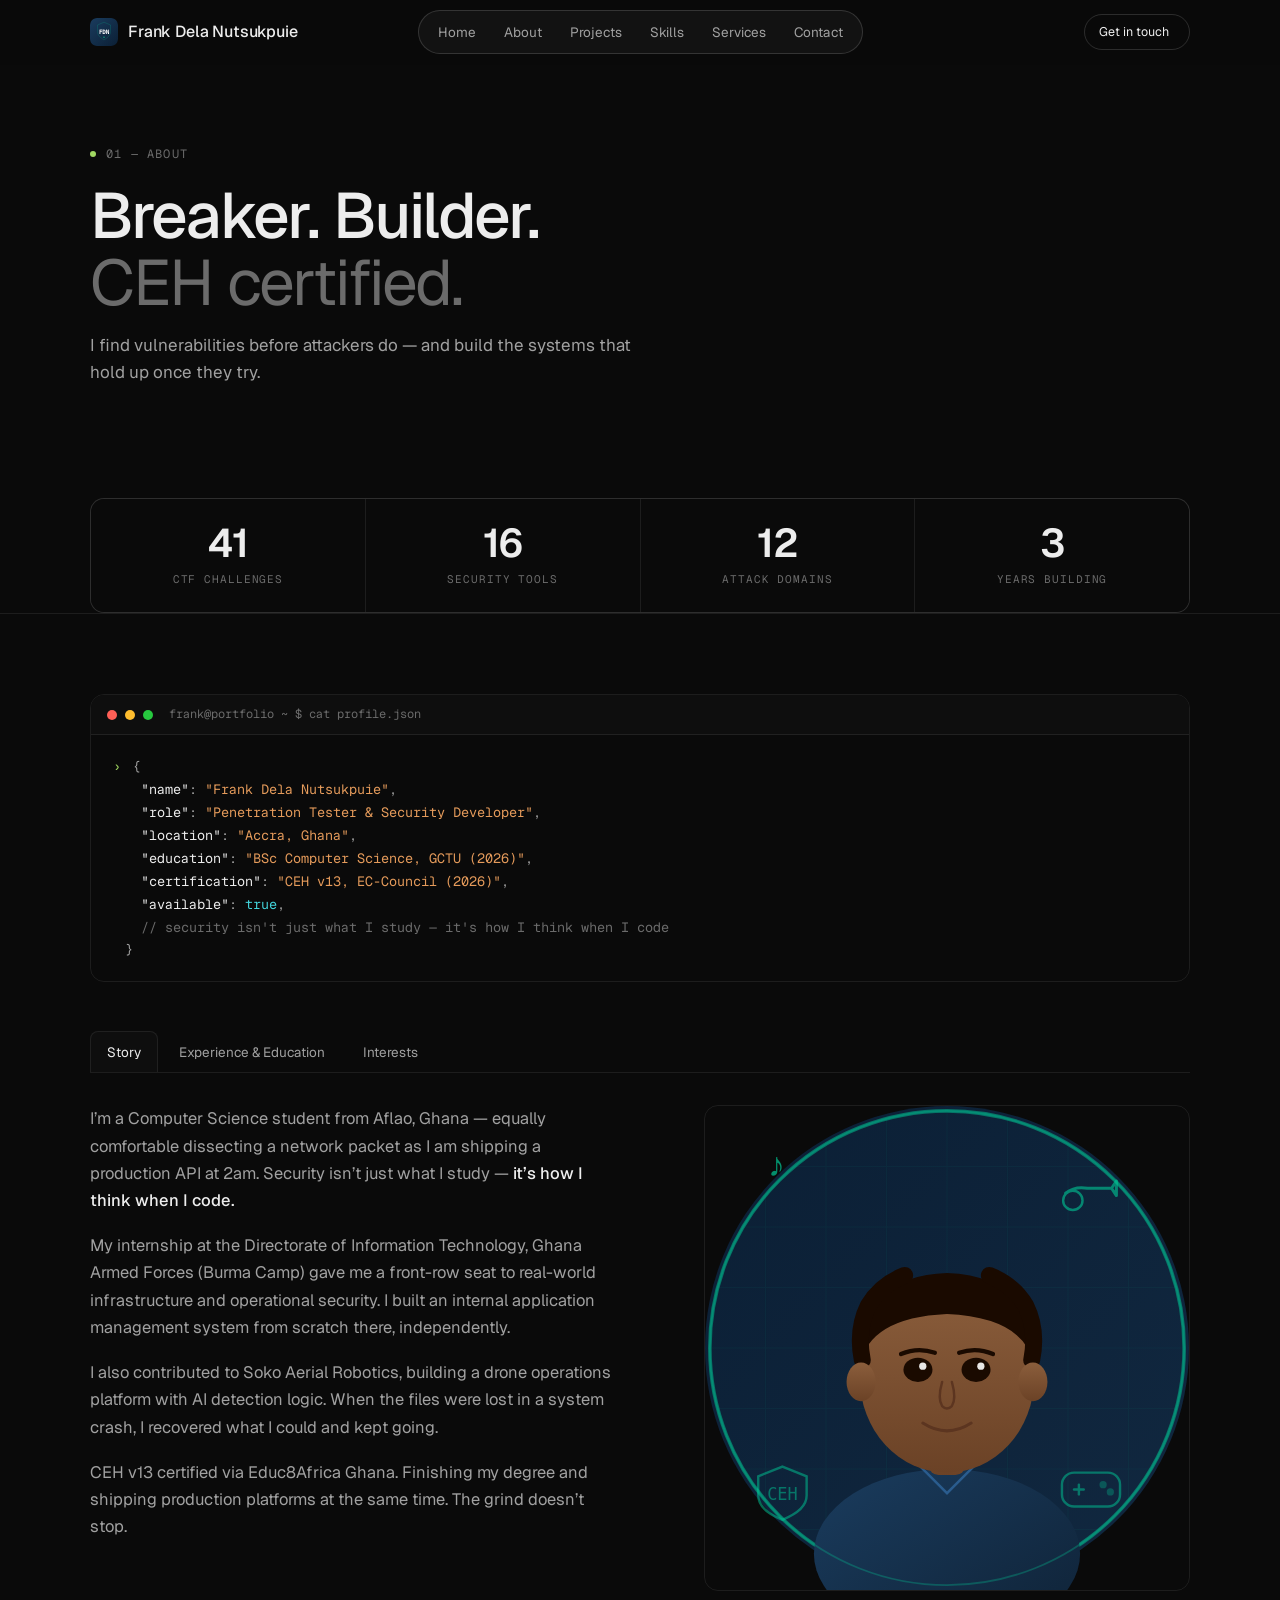
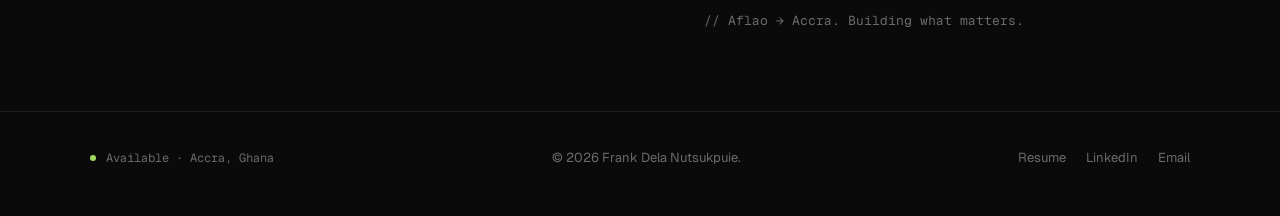
==== commit c2e0f32c: "Update CEH to v13, remove Ghana from hero, fix skills default tab, instant reveals - CEH v12 → v13 a" ====
--- a/pages/about.html
+++ b/pages/about.html
@@ -88,7 +88,7 @@
           <div class="terminal__line"><span class="terminal__prompt"> </span><span>&nbsp;&nbsp;<span class="kw">"role"</span>: <span class="str">"Penetration Tester &amp; Security Developer"</span>,</span></div>
           <div class="terminal__line"><span class="terminal__prompt"> </span><span>&nbsp;&nbsp;<span class="kw">"location"</span>: <span class="str">"Accra, Ghana"</span>,</span></div>
           <div class="terminal__line"><span class="terminal__prompt"> </span><span>&nbsp;&nbsp;<span class="kw">"education"</span>: <span class="str">"BSc Computer Science, GCTU (2026)"</span>,</span></div>
-          <div class="terminal__line"><span class="terminal__prompt"> </span><span>&nbsp;&nbsp;<span class="kw">"certification"</span>: <span class="str">"CEH v12, EC-Council (2026)"</span>,</span></div>
+          <div class="terminal__line"><span class="terminal__prompt"> </span><span>&nbsp;&nbsp;<span class="kw">"certification"</span>: <span class="str">"CEH v13, EC-Council (2026)"</span>,</span></div>
           <div class="terminal__line"><span class="terminal__prompt"> </span><span>&nbsp;&nbsp;<span class="kw">"available"</span>: <span class="num">true</span>,</span></div>
           <div class="terminal__line"><span class="terminal__prompt"> </span><span>&nbsp;&nbsp;<span class="cmt">// security isn't just what I study — it's how I think when I code</span></span></div>
           <div class="terminal__line"><span class="terminal__prompt"> </span><span>}</span></div>
@@ -109,7 +109,7 @@
             <p class="reveal">I&rsquo;m a Computer Science student from Aflao, Ghana — equally comfortable dissecting a network packet as I am shipping a production API at 2am. Security isn&rsquo;t just what I study — <strong>it&rsquo;s how I think when I code.</strong></p>
             <p class="reveal reveal-delay-1">My internship at the Directorate of Information Technology, Ghana Armed Forces (Burma Camp) gave me a front-row seat to real-world infrastructure and operational security. I built an internal application management system from scratch there, independently.</p>
             <p class="reveal reveal-delay-2">I also contributed to Soko Aerial Robotics, building a drone operations platform with AI detection logic. When the files were lost in a system crash, I recovered what I could and kept going.</p>
-            <p class="reveal reveal-delay-3">CEH v12 certified via Educ8Africa Ghana. Finishing my degree and shipping production platforms at the same time. The grind doesn&rsquo;t stop.</p>
+            <p class="reveal reveal-delay-3">CEH v13 certified via Educ8Africa Ghana. Finishing my degree and shipping production platforms at the same time. The grind doesn&rsquo;t stop.</p>
           </div>
           <div class="reveal reveal-delay-1">
             <div class="about__avatar">
@@ -126,7 +126,7 @@
           <div class="timeline__row reveal"><time>2022 &mdash; Now</time><div class="role">BSc Computer Science<small>GCTU, Accra &mdash; Expected 2026</small></div><span class="tag">Accra</span></div>
           <div class="timeline__row reveal reveal-delay-1"><time>2025</time><div class="role">IT Intern &mdash; DIT<small>Ghana Armed Forces, Burma Camp</small></div><span class="tag">Gov</span></div>
           <div class="timeline__row reveal reveal-delay-2"><time>2025</time><div class="role">Project Member<small>Soko Aerial Robotics — Drone AI</small></div><span class="tag">WebRTC</span></div>
-          <div class="timeline__row reveal reveal-delay-3"><time>2025 &mdash; 2026</time><div class="role">CEH v12 Certified<small>Educ8Africa Ghana / EC-Council</small></div><span class="tag">Jun 2026</span></div>
+          <div class="timeline__row reveal reveal-delay-3"><time>2025 &mdash; 2026</time><div class="role">CEH v13 Certified<small>Educ8Africa Ghana / EC-Council</small></div><span class="tag">Jun 2026</span></div>
           <div class="timeline__row reveal reveal-delay-4"><time>2025 &mdash; Now</time><div class="role">Freelance Developer<small>Web, Mobile, AI, Security — Remote</small></div><span class="tag">Worldwide</span></div>
         </div>
       </div>
--- a/assets/css/main.css
+++ b/assets/css/main.css
@@ -695,6 +695,7 @@
   background: rgba(255,255,255,0.06);
   border-color: var(--border-strong);
 }
+.skills__group.tab-hidden { display: none; }
 
 .skills {
   display: grid;
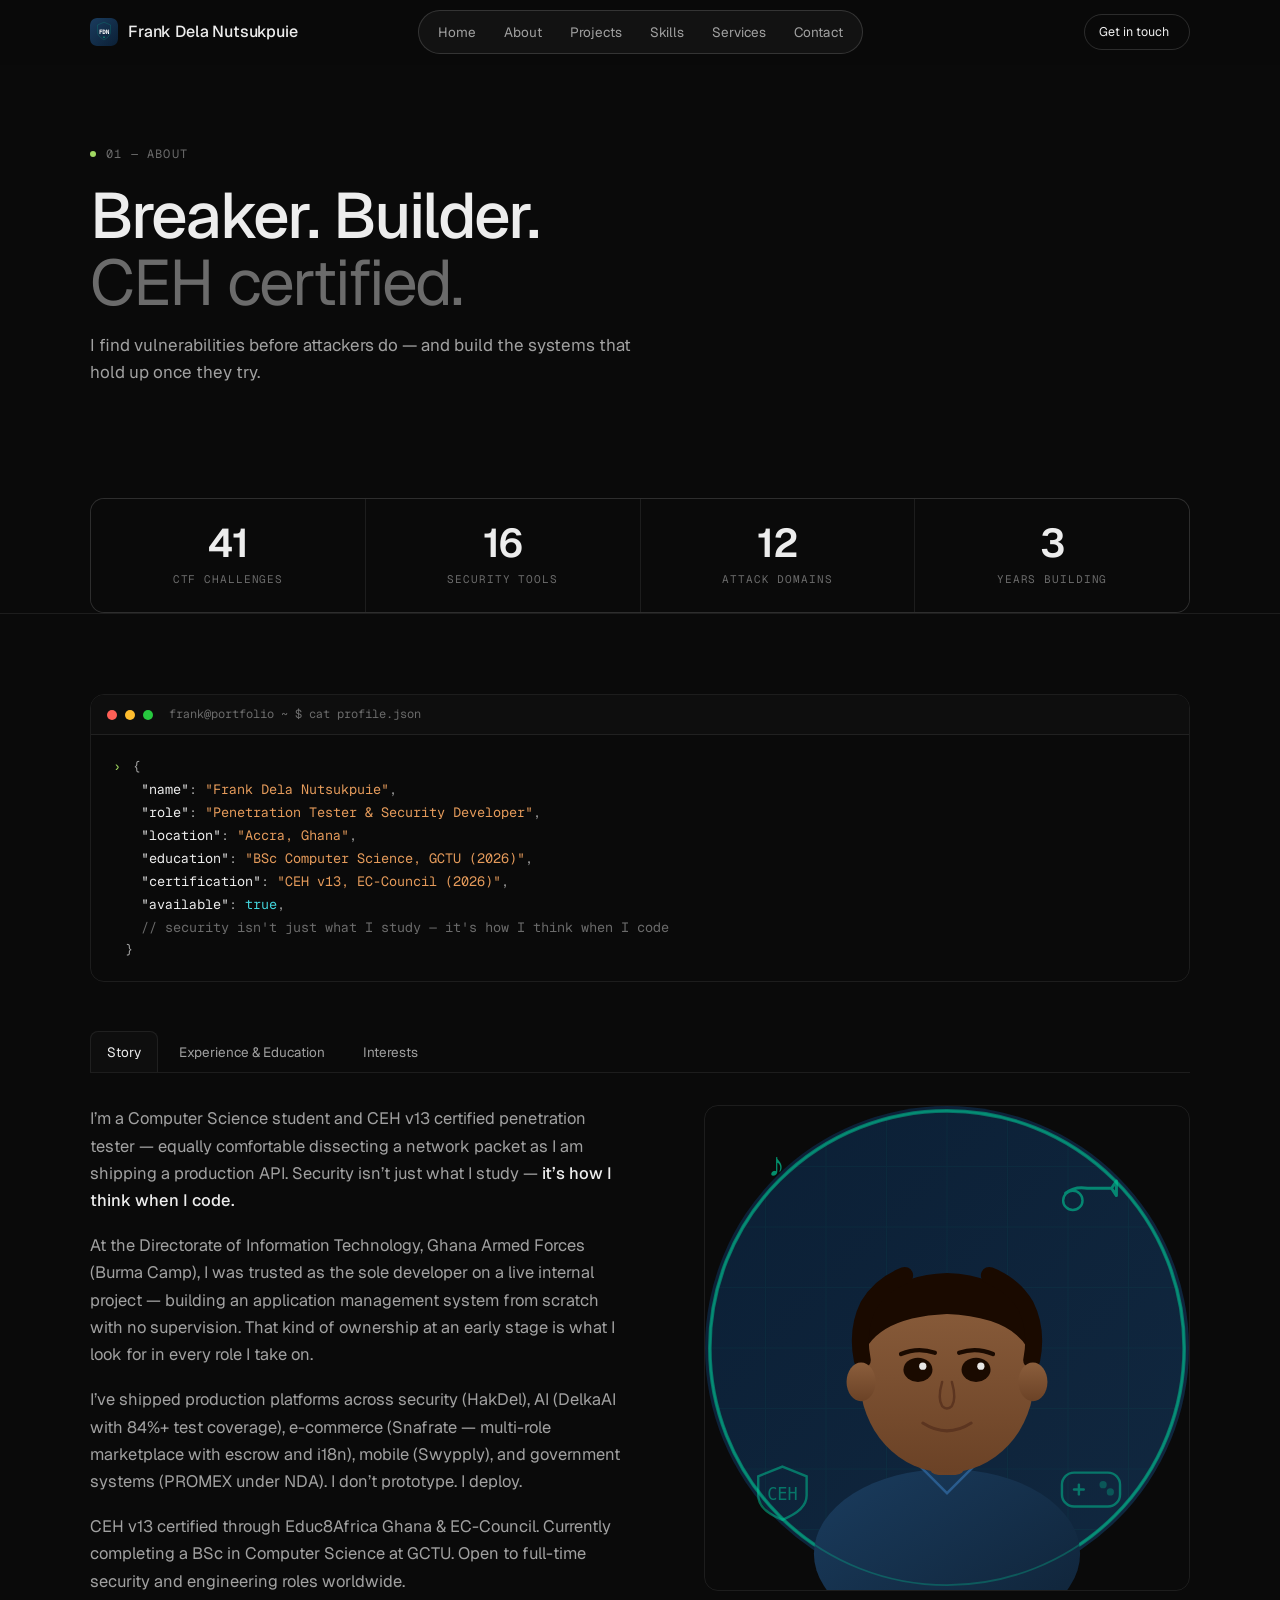
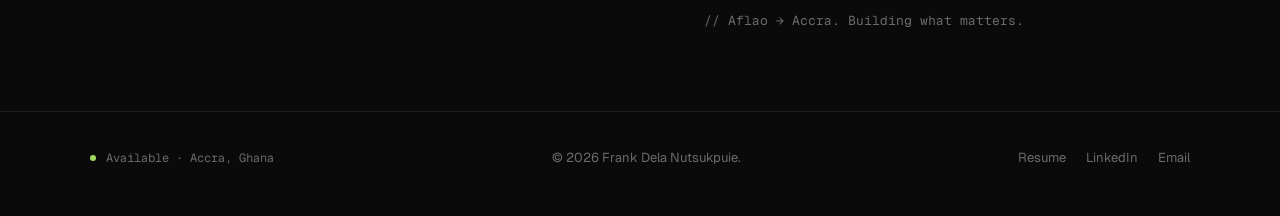
==== commit a75ff91b: "Add project image thumbnails, lightbox, and strengthen job-application content" ====
--- a/pages/about.html
+++ b/pages/about.html
@@ -3,7 +3,7 @@
 <head>
 <meta charset="utf-8" />
 <meta name="viewport" content="width=device-width, initial-scale=1" />
-<title>About — Frank Dela Nutsukpuie</title>
+<title>About · Portfolio</title>
 <link rel="preconnect" href="https://fonts.googleapis.com" />
 <link rel="preconnect" href="https://fonts.gstatic.com" crossorigin />
 <link href="https://fonts.googleapis.com/css2?family=Geist:wght@300;400;500;600;700&family=Geist+Mono:wght@400;500&display=swap" rel="stylesheet" />
@@ -106,10 +106,10 @@
       <div class="tab-panel is-active" id="tab-story" role="tabpanel" aria-labelledby="btn-story">
         <div class="about__grid">
           <div class="about__copy">
-            <p class="reveal">I&rsquo;m a Computer Science student from Aflao, Ghana — equally comfortable dissecting a network packet as I am shipping a production API at 2am. Security isn&rsquo;t just what I study — <strong>it&rsquo;s how I think when I code.</strong></p>
-            <p class="reveal reveal-delay-1">My internship at the Directorate of Information Technology, Ghana Armed Forces (Burma Camp) gave me a front-row seat to real-world infrastructure and operational security. I built an internal application management system from scratch there, independently.</p>
-            <p class="reveal reveal-delay-2">I also contributed to Soko Aerial Robotics, building a drone operations platform with AI detection logic. When the files were lost in a system crash, I recovered what I could and kept going.</p>
-            <p class="reveal reveal-delay-3">CEH v13 certified via Educ8Africa Ghana. Finishing my degree and shipping production platforms at the same time. The grind doesn&rsquo;t stop.</p>
+            <p class="reveal">I&rsquo;m a Computer Science student and CEH v13 certified penetration tester — equally comfortable dissecting a network packet as I am shipping a production API. Security isn&rsquo;t just what I study — <strong>it&rsquo;s how I think when I code.</strong></p>
+            <p class="reveal reveal-delay-1">At the Directorate of Information Technology, Ghana Armed Forces (Burma Camp), I was trusted as the sole developer on a live internal project — building an application management system from scratch with no supervision. That kind of ownership at an early stage is what I look for in every role I take on.</p>
+            <p class="reveal reveal-delay-2">I&rsquo;ve shipped production platforms across security (HakDel), AI (DelkaAI with 84%+ test coverage), e-commerce (Snafrate — multi-role marketplace with escrow and i18n), mobile (Swypply), and government systems (PROMEX under NDA). I don&rsquo;t prototype. I deploy.</p>
+            <p class="reveal reveal-delay-3">CEH v13 certified through Educ8Africa Ghana &amp; EC-Council. Currently completing a BSc in Computer Science at GCTU. Open to full-time security and engineering roles worldwide.</p>
           </div>
           <div class="reveal reveal-delay-1">
             <div class="about__avatar">
@@ -123,11 +123,31 @@
       <!-- Experience -->
       <div class="tab-panel" id="tab-experience" role="tabpanel" aria-labelledby="btn-exp">
         <div class="timeline">
-          <div class="timeline__row reveal"><time>2022 &mdash; Now</time><div class="role">BSc Computer Science<small>GCTU, Accra &mdash; Expected 2026</small></div><span class="tag">Accra</span></div>
-          <div class="timeline__row reveal reveal-delay-1"><time>2025</time><div class="role">IT Intern &mdash; DIT<small>Ghana Armed Forces, Burma Camp</small></div><span class="tag">Gov</span></div>
-          <div class="timeline__row reveal reveal-delay-2"><time>2025</time><div class="role">Project Member<small>Soko Aerial Robotics — Drone AI</small></div><span class="tag">WebRTC</span></div>
-          <div class="timeline__row reveal reveal-delay-3"><time>2025 &mdash; 2026</time><div class="role">CEH v13 Certified<small>Educ8Africa Ghana / EC-Council</small></div><span class="tag">Jun 2026</span></div>
-          <div class="timeline__row reveal reveal-delay-4"><time>2025 &mdash; Now</time><div class="role">Freelance Developer<small>Web, Mobile, AI, Security — Remote</small></div><span class="tag">Worldwide</span></div>
+          <div class="timeline__row reveal">
+            <time>2022 &mdash; Now</time>
+            <div class="role">BSc Computer Science<small>GCTU, Accra &mdash; Final year, expected 2026</small></div>
+            <span class="tag">Accra</span>
+          </div>
+          <div class="timeline__row reveal reveal-delay-1">
+            <time>2025</time>
+            <div class="role">IT Intern &mdash; Directorate of Information Technology<small>Ghana Armed Forces, Burma Camp &mdash; Built an internal application management system independently, end-to-end, as the sole developer on the project.</small></div>
+            <span class="tag">Gov</span>
+          </div>
+          <div class="timeline__row reveal reveal-delay-2">
+            <time>2025</time>
+            <div class="role">Software Developer &mdash; Soko Aerial Robotics<small>Built a drone operations platform with Python AI detection logic and WebRTC. Partially recovered the codebase after a system crash and continued delivery.</small></div>
+            <span class="tag">AI / Drone</span>
+          </div>
+          <div class="timeline__row reveal reveal-delay-3">
+            <time>2025 &mdash; 2026</time>
+            <div class="role">CEH v13 Certified &mdash; EC-Council<small>Certified Ethical Hacker v13 via Educ8Africa Ghana. Completed 41 hands-on CTF challenges. Formal graded lab assignments in penetration testing.</small></div>
+            <span class="tag">Jun 2026</span>
+          </div>
+          <div class="timeline__row reveal reveal-delay-4">
+            <time>2025 &mdash; Now</time>
+            <div class="role">Freelance Engineer &mdash; Remote<small>Security assessments, full-stack platforms (Laravel, FastAPI, React Native), and AI integrations. Clients across Ghana and internationally.</small></div>
+            <span class="tag">Worldwide</span>
+          </div>
         </div>
       </div>
 
--- a/assets/css/main.css
+++ b/assets/css/main.css
@@ -696,6 +696,7 @@
   border-color: var(--border-strong);
 }
 .skills__group.tab-hidden { display: none; }
+.skills.is-filtered { grid-template-columns: 1fr; }
 
 .skills {
   display: grid;
@@ -1043,6 +1044,66 @@
 .footer__links a { transition: color 150ms ease; }
 .footer__links a:hover { color: var(--fg); }
 
+/* ─── CARD IMAGE THUMBNAIL ─── */
+.card__img {
+  position: relative;
+  width: calc(100% + 52px);
+  margin: -26px -26px 20px;
+  border-bottom: 1px solid var(--border);
+  border-radius: var(--radius-lg) var(--radius-lg) 0 0;
+  overflow: hidden;
+  cursor: zoom-in;
+  aspect-ratio: 16 / 9;
+  background: var(--bg-elev);
+}
+.card__img img {
+  width: 100%; height: 100%;
+  object-fit: cover; display: block;
+  transition: transform 400ms ease;
+}
+.card__img:hover img { transform: scale(1.04); }
+.card__img-badge {
+  position: absolute; bottom: 9px; right: 10px;
+  background: rgba(10,10,10,0.75);
+  color: var(--fg-muted);
+  font-size: 10px; font-family: var(--font-mono);
+  padding: 3px 8px; border-radius: 4px;
+  opacity: 0; transition: opacity 150ms ease; pointer-events: none;
+}
+.card__img:hover .card__img-badge { opacity: 1; }
+
+/* ─── LIGHTBOX ─── */
+.lightbox {
+  position: fixed; inset: 0;
+  background: rgba(0,0,0,0.9);
+  z-index: 9999;
+  display: flex; align-items: center; justify-content: center;
+  padding: 24px;
+  opacity: 0; pointer-events: none;
+  transition: opacity 200ms ease;
+}
+.lightbox.is-open { opacity: 1; pointer-events: all; }
+.lightbox__img {
+  max-width: min(1100px, 100%); max-height: 90vh;
+  border-radius: 8px;
+  box-shadow: 0 32px 80px rgba(0,0,0,0.7);
+  object-fit: contain;
+}
+.lightbox__caption {
+  position: absolute; bottom: 24px; left: 50%; transform: translateX(-50%);
+  font-family: var(--font-mono); font-size: 12px; color: rgba(237,237,237,0.5);
+  white-space: nowrap;
+}
+.lightbox__close {
+  position: absolute; top: 16px; right: 20px;
+  background: rgba(255,255,255,0.1); border: 1px solid rgba(255,255,255,0.15);
+  color: #ededed; font-size: 18px;
+  width: 36px; height: 36px; border-radius: 50%;
+  display: grid; place-items: center; cursor: pointer;
+  transition: background 150ms ease;
+}
+.lightbox__close:hover { background: rgba(255,255,255,0.22); }
+
 /* ─── FOCUS STYLES ─── */
 a:focus-visible, button:focus-visible, .chip:focus-visible, .skill-tab:focus-visible {
   outline: 2px solid var(--accent);
